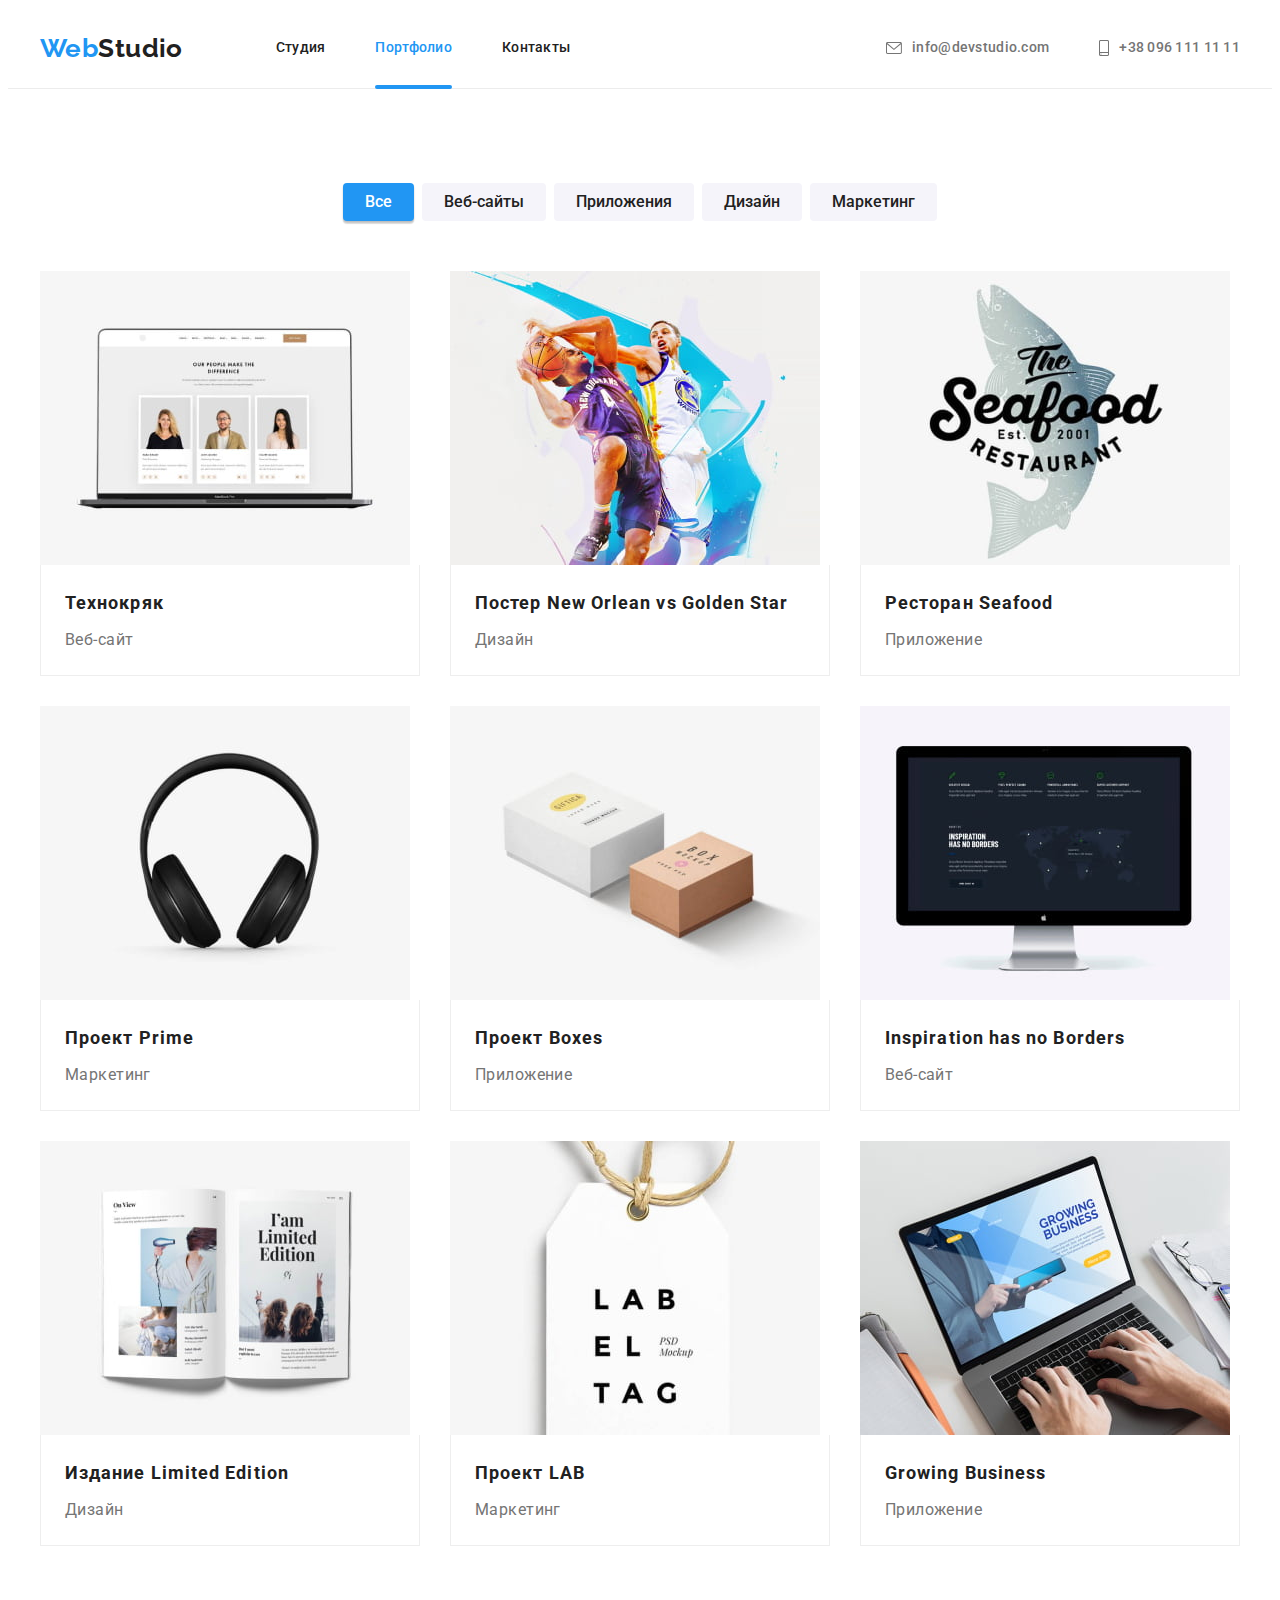
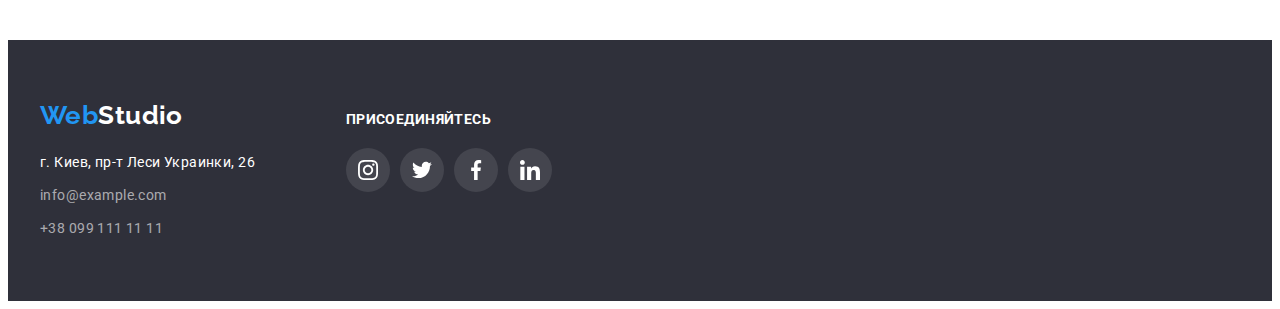
==== portfolio.html @ 8c6bda92 "домашка-5" ====
<!DOCTYPE html>
<html lang="ru">
  <head>
    <meta charset="UTF-8" />
    <meta http-equiv="X-UA-Compatible" content="IE=edge" />
    <meta name="viewport" content="width=device-width, initial-scale=1.0" />
    <title>Портфолио</title>
    <link
      rel="stylesheet"
      href="https://cdnjs.cloudflare.com/ajax/libs/modern-normalize/1.1.0/modern-normalize.min.css"
      integrity="sha512-wpPYUAdjBVSE4KJnH1VR1HeZfpl1ub8YT/NKx4PuQ5NmX2tKuGu6U/JRp5y+Y8XG2tV+wKQpNHVUX03MfMFn9Q=="
      crossorigin="anonymous"
      referrerpolicy="no-referrer"
    />
    <link rel="preconnect" href="https://fonts.gstatic.com" />
    <link
      href="https://fonts.googleapis.com/css2?family=Raleway:wght@700&family=Roboto:wght@400;500;700;900&display=swap"
      rel="stylesheet"
    />
    <link rel="stylesheet" href="./css/styles.css" />
  </head>
  <body>
    <header class="header">
      <div class="conteiner header-conteiner">
        <nav class="navigation">
          <a href="./index.html" lang="en" class="link-logo link"
            ><span class="logo">Web</span>Studio</a
          >
          <ul class="nav-list list">
            <li class="nav-item">
              <a href="./index.html" class="nav-link link">Студия</a>
            </li>
            <li class="nav-item">
              <a href="./portfolio.html" class="nav-link active link"
                >Портфолио</a
              >
            </li>
            <li class="nav-item">
              <a href="" class="nav-link link">Контакты</a>
            </li>
          </ul>
        </nav>
        <ul class="list-contact list">
          <li class="contact-item">
            <a href="mailto:info@example.com" class="link-contact link">
              <svg class="contact-icon" width="16" height="12">
                <use href="./images/icons.svg#icon-envelope"></use>
              </svg>
              info@devstudio.com</a
            >
          </li>
          <li class="contact-item">
            <a href="tel:+380961111111" class="link-contact link">
              <svg class="contact-icon" width="10" height="16">
                <use href="./images/icons.svg#icon-smartphone"></use>
              </svg>
              +38 096 111 11 11</a
            >
          </li>
        </ul>
      </div>
    </header>

    <main>
      <section class="portfolio-section">
        <div class="conteiner section">
          <h1 hidden>Портфолио</h1>
          <!--Filters-->
          <h2 hidden>Фильтер</h2>
          <ul class="list filter-list">
            <li class="filter-list-item">
              <button type="button" class="filter-btn button current-btn">
                Все
              </button>
            </li>
            <li class="filter-list-item">
              <button type="button" class="filter-btn button">Веб-сайты</button>
            </li>
            <li class="filter-list-item">
              <button type="button" class="filter-btn button">
                Приложения
              </button>
            </li>
            <li class="filter-list-item">
              <button type="button" class="filter-btn button">Дизайн</button>
            </li>
            <li class="filter-list-item">
              <button type="button" class="filter-btn button">Маркетинг</button>
            </li>
          </ul>

          <!--Gallery-->
          <h2 hidden>Галерея портфолио</h2>
          <ul class="list gallery-list">
            <li class="gallery-list-item">
              <a href="" class="gallery-link link">
                <div class="card">
                  <img
                    src="./images/portfolio/tehno.jpg"
                    alt="Ноутбук с веб-страницей технокряк"
                    width="370"
                    height="294"
                  />
                  <p class="overlay">
                    Ресурс предлагает комплексные предложения с разным уровнем
                    функционала и сервисов. Все это позволит посетителю получить
                    исчерпывающие сведения о компании или частном лице.
                  </p>
                </div>
                <div class="description">
                  <h3 class="gallery-subtitle">Технокряк</h3>
                  <p class="gallery-desc">Веб-сайт</p>
                </div>
              </a>
            </li>
            <li class="gallery-list-item">
              <a href="" class="gallery-link link">
                <div class="card">
                  <img
                    src="./images/portfolio/poster.jpg"
                    alt="Двое баскетболистов играют в мяч"
                    width="370"
                    height="294"
                  />
                  <p class="overlay">
                    Ресурс предлагает комплексные предложения с разным уровнем
                    функционала и сервисов. Все это позволит посетителю получить
                    исчерпывающие сведения о компании или частном лице.
                  </p>
                </div>
                <div class="description">
                  <h3 class="gallery-subtitle">
                    Постер New Orlean vs Golden Star
                  </h3>
                  <p class="gallery-desc">Дизайн</p>
                </div>
              </a>
            </li>
            <li class="gallery-list-item">
              <a href="" class="gallery-link link">
                <div class="card">
                  <img
                    src="./images/portfolio/seafood.jpg"
                    alt="Логотип ресторана Seafood"
                    width="370"
                    height="294"
                  />
                  <p class="overlay">
                    Ресурс предлагает комплексные предложения с разным уровнем
                    функционала и сервисов. Все это позволит посетителю получить
                    исчерпывающие сведения о компании или частном лице.
                  </p>
                </div>
                <div class="description">
                  <h3 class="gallery-subtitle">Ресторан Seafood</h3>
                  <p class="gallery-desc">Приложение</p>
                </div>
              </a>
            </li>
            <li class="gallery-list-item">
              <a href="" class="gallery-link link">
                <div class="card">
                  <img
                    src="./images/portfolio/prime.jpg"
                    alt="Черные наушники"
                    width="370"
                    height="294"
                  />
                  <p class="overlay">
                    Ресурс предлагает комплексные предложения с разным уровнем
                    функционала и сервисов. Все это позволит посетителю получить
                    исчерпывающие сведения о компании или частном лице.
                  </p>
                </div>
                <div class="description">
                  <h3 class="gallery-subtitle">Проект Prime</h3>
                  <p class="gallery-desc">Маркетинг</p>
                </div>
              </a>
            </li>
            <li class="gallery-list-item">
              <a href="" class="gallery-link link">
                <div class="card">
                  <img
                    src="./images/portfolio/boxes.jpg"
                    alt="Две коробки"
                    width="370"
                    height="294"
                  />
                  <p class="overlay">
                    Ресурс предлагает комплексные предложения с разным уровнем
                    функционала и сервисов. Все это позволит посетителю получить
                    исчерпывающие сведения о компании или частном лице.
                  </p>
                </div>
                <div class="description">
                  <h3 class="gallery-subtitle">Проект Boxes</h3>
                  <p class="gallery-desc">Приложение</p>
                </div>
              </a>
            </li>
            <li class="gallery-list-item">
              <a href="" class="gallery-link link">
                <div class="card">
                  <img
                    src="./images/portfolio/inspiration-borders.jpg"
                    alt="Монитор с изображением веб-сайта"
                    width="370"
                    height="294"
                  />
                  <p class="overlay">
                    Ресурс предлагает комплексные предложения с разным уровнем
                    функционала и сервисов. Все это позволит посетителю получить
                    исчерпывающие сведения о компании или частном лице.
                  </p>
                </div>
                <div class="description">
                  <h3 class="gallery-subtitle" lang="en">
                    Inspiration has no Borders
                  </h3>
                  <p class="gallery-desc">Веб-сайт</p>
                </div>
              </a>
            </li>
            <li class="gallery-list-item">
              <a href="" class="gallery-link link">
                <div class="card">
                  <img
                    src="./images/portfolio/edition-limited.jpg"
                    alt="Журнал"
                    width="370"
                    height="294"
                  />
                  <p class="overlay">
                    Ресурс предлагает комплексные предложения с разным уровнем
                    функционала и сервисов. Все это позволит посетителю получить
                    исчерпывающие сведения о компании или частном лице.
                  </p>
                </div>
                <div class="description">
                  <h3 class="gallery-subtitle">Издание Limited Edition</h3>
                  <p class="gallery-desc">Дизайн</p>
                </div>
              </a>
            </li>
            <li class="gallery-list-item">
              <a href="" class="gallery-link link">
                <div class="card">
                  <img
                    src="./images/portfolio/lab.jpg"
                    alt="Логотип компании LAB"
                    width="370"
                    height="294"
                  />
                  <p class="overlay">
                    Ресурс предлагает комплексные предложения с разным уровнем
                    функционала и сервисов. Все это позволит посетителю получить
                    исчерпывающие сведения о компании или частном лице.
                  </p>
                </div>
                <div class="description">
                  <h3 class="gallery-subtitle">Проект LAB</h3>
                  <p class="gallery-desc">Маркетинг</p>
                </div>
              </a>
            </li>
            <li class="gallery-list-item">
              <a href="" class="gallery-link link">
                <div class="card">
                  <img
                    src="./images/portfolio/growing-business.jpg"
                    alt="Ноутбук с изображением приложения компании Growing Business"
                    width="370"
                    height="294"
                  />
                  <p class="overlay">
                    Ресурс предлагает комплексные предложения с разным уровнем
                    функционала и сервисов. Все это позволит посетителю получить
                    исчерпывающие сведения о компании или частном лице.
                  </p>
                </div>
                <div class="description">
                  <h3 class="gallery-subtitle" lang="en">Growing Business</h3>
                  <p class="gallery-desc">Приложение</p>
                </div>
              </a>
            </li>
          </ul>
        </div>
      </section>
    </main>

    <footer class="footer">
      <div class="conteiner">
        <div class="footer-content">
          <div class="address">
            <a href="./index.html" lang="en" class="link-logo link logo-footer"
              ><span class="logo">Web</span>Studio</a
            >
            <address>
              <ul class="list contact-blok">
                <li class="contact-blok-item">
                  <a
                    href="https://goo.gl/maps/mt1eh2ypVDNNx72d9"
                    target="_blank"
                    rel="noopener noreferrer"
                    class="link contact-blok-link adress"
                    >г. Киев, пр-т Леси Украинки, 26</a
                  >
                </li>
                <li class="contact-blok-item">
                  <a
                    href="mailto:info@example.com"
                    class="link contact-blok-link"
                    >info@example.com</a
                  >
                </li>
                <li class="contact-blok-item">
                  <a href="tel:+380991111111" class="link contact-blok-link"
                    >+38 099 111 11 11</a
                  >
                </li>
              </ul>
            </address>
          </div>
          <div class="social">
            <h2 class="social-title">присоединяйтесь</h2>
            <ul class="social-list">
              <li class="social-list-item">
                <a href="" class="social-link link">
                  <svg
                    class="social-footer-icon social-icon"
                    width="20"
                    height="20"
                  >
                    <use href="./images/icons.svg#icon-instagram"></use>
                  </svg>
                </a>
              </li>
              <li class="social-list-item">
                <a href="" class="social-link link">
                  <svg
                    class="social-footer-icon social-icon"
                    width="20"
                    height="20"
                  >
                    <use href="./images/icons.svg#icon-twitter"></use>
                  </svg>
                </a>
              </li>
              <li class="social-list-item">
                <a href="" class="social-link link">
                  <svg
                    class="social-footer-icon social-icon"
                    width="20"
                    height="20"
                  >
                    <use href="./images/icons.svg#icon-facebook"></use>
                  </svg>
                </a>
              </li>
              <li class="social-list-item">
                <a href="" class="social-link link">
                  <svg
                    class="social-footer-icon social-icon"
                    width="20"
                    height="20"
                  >
                    <use href="./images/icons.svg#icon-linkedin"></use>
                  </svg>
                </a>
              </li>
            </ul>
          </div>
        </div>
      </div>
    </footer>
  </body>
</html>
---- css/styles.css ----
:root {
  --accent-color: #2196f3;
  --accent-background: #2f303a;
  --secondary-background: #f5f4fa;
  --button-color: #188ce8;
  --text-color: #212121;
  --secondary-text-color: #757575;
  --accessary-color: #ffffff;
  --icon-color: #afb1b8;
  --bg-icon: rgba(255, 255, 255, 0.1);
  --main-font: 'Roboto', sans-serif;
  --secondary-font: 'Raleway', sans-serif;
  --box-shadow-main: 0px 4px 4px rgba(0, 0, 0, 0.15);
  --box-shadow-filter: 0px 3px 1px rgba(0, 0, 0, 0.1), 0px 1px 2px rgba(0, 0, 0, 0.08),
    0px 2px 2px rgba(0, 0, 0, 0.12);
  --box-shadow-card: 0px 1px 3px rgba(0, 0, 0, 0.12), 0px 1px 1px rgba(0, 0, 0, 0.14),
    0px 2px 1px rgba(0, 0, 0, 0.2);
  --box-shadow-gallery: 0px 1px 1px rgba(0, 0, 0, 0.12), 0px 4px 4px rgba(0, 0, 0, 0.06),
    1px 4px 6px rgba(0, 0, 0, 0.16);
  --set-gap: 30px;
  --function-transition: cubic-bezier(0.4, 0, 0.2, 1);
}

/* Стили для обнуления базовых свойств */
h1,
h2,
h3,
h4,
h5,
h6,
p {
  margin-top: 0;
  margin-bottom: 0;
}

ul,
ol {
  list-style: none;
  padding-left: 0;
  margin: 0;
}

img {
  display: block;
  max-width: 100%;
  height: auto;
}

address {
  font-style: inherit;
}

.link {
  text-decoration: none;
  color: inherit;
}

.button {
  border: none;
  background: transparent;
  color: inherit;
  font-family: inherit;
  cursor: pointer;

  font-size: 16px;
  border-radius: 4px;
}

body {
  font-family: var(--main-font);
  color: var(--text-color);
  font-weight: 400;
  font-size: 14px;
  letter-spacing: 0.03em;
}

/* ======COMPONENTS====== */

.conteiner {
  width: 1200px;
  padding-right: 15px;
  padding-left: 15px;
  margin-right: auto;
  margin-left: auto;
}

.section {
  padding-top: 94px;
  padding-bottom: 94px;
}

.feature-list,
.project-list,
.team-list,
.gallery-list {
  display: flex;
  flex-wrap: wrap;
  margin-right: calc(-1 * var(--set-gap));
  margin-bottom: calc(-1 * var(--set-gap));
}

.feature-list-item,
.project-list-item,
.team-list-item,
.gallery-list-item {
  flex-basis: calc(100% / 4 - var(--set-gap));
  margin-right: var(--set-gap);
  margin-bottom: var(--set-gap);
}

.project-title,
.team-title,
.client-title {
  margin-bottom: 50px;

  font-weight: 700;
  font-size: 36px;
  line-height: 1.17;
  text-align: center;
}

.feature-subtitle,
.project-subtitle {
  font-weight: 700;
  line-height: 1.14;
  text-transform: uppercase;
}

/*======HEADER======*/

.header {
  border-bottom: 1px solid #ececec;
}

.header-conteiner,
.navigation {
  display: flex;
  align-items: center;
}

.link-logo {
  margin-right: 93px;

  font-family: var(--secondary-font);
  font-weight: 700;
  font-size: 26px;
  line-height: 1.19;
  color: var(--text-color);
}

.logo {
  color: var(--accent-color);
}

.nav-list {
  display: flex;
}

.nav-item:not(:last-child),
.contact-item:not(:last-child) {
  margin-right: 50px;
}

.nav-link,
.link-contact {
  display: block;
  padding-top: 32px;
  padding-bottom: 32px;

  font-weight: 500;
  line-height: 1.14;
  letter-spacing: 0.02em;
}

.nav-link {
  color: var(--text-color);
  transition: color 250ms var(--function-transition);
}

.nav-link:hover,
.nav-link:focus,
.link-contact:hover,
.link-contact:focus,
.nav-link.active {
  color: var(--accent-color);
}

.list-contact {
  display: flex;
  margin-left: auto;
}

.link-contact {
  color: var(--secondary-text-color);
  display: flex;
  align-items: center;
  transition: color 250ms var(--function-transition);
}

.contact-icon {
  fill: currentColor;
  margin-right: 10px;
}

.nav-link.active {
  position: relative;
}

.active::after {
  content: '';
  position: absolute;
  bottom: -1px;
  display: block;

  width: 100%;
  height: 4px;

  background: var(--accent-color);
  border-radius: 2px;
}

/*======HERO======*/

.hero {
  background-image: linear-gradient(rgba(47, 48, 58, 0.4), rgba(47, 48, 58, 0.4)),
    url(../images/hero/hero.jpg);
  background-repeat: no-repeat;
  background-position: center;
  background-size: cover;

  max-width: 1600px;
  padding: 200px 0;
  margin: 0 auto;

  background-color: var(--accent-background);
  text-align: center;
  letter-spacing: 0.06em;
}

.hero .conteiner {
  max-width: 696px;
}

.hero-title {
  margin-bottom: var(--set-gap);

  font-weight: 900;
  font-size: 44px;
  line-height: 1.36;
  text-transform: uppercase;
  color: var(--accessary-color);
}

.hero-btn {
  padding: 10px 32px;

  font-family: var(--main-font);
  font-weight: 700;
  line-height: 1.88;
  color: var(--accessary-color);

  background-color: var(--accent-color);
  box-shadow: var(--box-shadow-main);
  transition: background-color 250ms var(--function-transition);
}

.hero-btn:hover,
.hero-btn:focus {
  background-color: var(--button-color);
}

/* ======FEATURE====== */

.icon-fon {
  display: flex;
  justify-content: center;
  align-items: center;
  margin-bottom: var(--set-gap);
  background: var(--secondary-background);
  border-radius: 4px;
  padding: 25px 0px;
}

.icon-feature {
  display: block;
  width: 70px;
  height: 70px;
}

.feature-subtitle {
  margin-bottom: 10px;
}

.feature-text {
  line-height: 1.71;
  color: var(--secondary-text-color);
}

/* ======PROJECT====== */

.project-section {
  padding-top: 0;
}

.project-list-item {
  position: relative;

  flex-basis: calc(100% / 3 - var(--set-gap));
}

.project-subtitle {
  position: absolute;
  left: 0;
  bottom: 0;
  width: 100%;
  padding-top: 27px;
  padding-bottom: 27px;

  background-color: rgba(47, 48, 58, 0.8);
  text-align: center;
  color: var(--accessary-color);
}

/* ======TEAM====== */
.team-section {
  background: var(--secondary-background);
}

.team-list-item {
  background: var(--accessary-color);
  box-shadow: var(--box-shadow-card);
  border-radius: 0px 0px 4px 4px;
}

.description-team {
  padding: 30px 32px;
}

.text {
  font-size: 16px;
  line-height: 1.19;
  text-align: center;
}

.team-subtitle {
  margin-bottom: 10px;

  font-weight: 500;
}

.team-desc {
  margin-bottom: 16px;

  color: var(--secondary-text-color);
}

.social-list {
  display: flex;
}

.social-list-item:not(:last-child) {
  margin-right: 10px;
}

.social-link {
  display: flex;
  justify-content: center;
  align-items: center;

  width: 44px;
  height: 44px;

  background-color: var(--accessary-color);
  border-radius: 50%;
  transition: background-color 250ms var(--function-transition);
}

.social-icon {
  fill: var(--icon-color);
  transition: fill 250ms var(--function-transition);
}

.social-link:hover,
.social-link:focus {
  background-color: var(--accent-color);
}

.social-link:hover .social-icon,
.social-link:focus .social-icon {
  fill: var(--accessary-color);
}

/* ======CLIENTS====== */

.client-list {
  display: flex;
  justify-content: center;
}

.client-link {
  display: flex;
  justify-content: center;
  align-items: center;
  width: 170px;
  height: 92px;
  padding: 16px 32px;

  border: 1px solid var(--icon-color);
  border-radius: 4px;
  transition: border 250ms var(--function-transition);
}

.client-list-item:not(:last-child) {
  margin-right: var(--set-gap);
}

.client-icon {
  fill: var(--icon-color);
  transition: fill 250ms var(--function-transition);
}

.client-link:hover,
.client-link:focus {
  border: 1px solid var(--accent-color);
}

.client-link:hover .client-icon,
.client-link:focus .client-icon {
  fill: var(--accent-color);
}

/* ======FOOTER====== */
.footer {
  background: var(--accent-background);
  padding-top: 60px;
  padding-bottom: 60px;
}

.footer-content {
  display: flex;
  align-items: baseline;
}

.address {
  margin-right: 70px;
}

.logo-footer {
  display: block;
  margin-bottom: 20px;

  color: var(--accessary-color);
}

.contact-blok-item:not(:last-child) {
  margin-bottom: 9px;
}

.contact-blok-link {
  line-height: 1.71;
  color: rgba(255, 255, 255, 0.6);

  transition: color 250ms var(--function-transition);
}

.contact-blok-link.adress {
  color: var(--accessary-color);
}

.contact-blok-link:hover,
.contact-blok-link:focus {
  color: var(--accessary-color);
}

.social-title {
  margin-bottom: 20px;

  font-weight: 700;
  line-height: 1.14;
  font-size: inherit;
  text-transform: uppercase;

  color: var(--accessary-color);
}

.social-link {
  background: var(--bg-icon);
}

.social-footer-icon {
  fill: var(--accessary-color);
}

/* ==========PORTFOLIO========== */

/* ======FILTERS====== */

.filter-list {
  display: flex;
  justify-content: center;
  margin-bottom: 50px;
}

.filter-list-item:not(:last-child) {
  margin-right: 8px;
}

.filter-btn {
  padding: 6px 22px;

  background: var(--secondary-background);
  font-family: var(--main-font);
  font-weight: 500;
  line-height: 1.63;
  text-align: center;
  color: var(--text-color);

  transition: color 250ms var(--function-transition),
    backgroud-color 250ms var(--function-transition);
}

.current-btn,
.filter-btn:focus,
.filter-btn:hover {
  color: var(--accessary-color);
  background-color: var(--accent-color);
  box-shadow: var(--box-shadow-filter);
  transition: box-shadow 250ms var(--function-transition);

  /* transition: color 250ms var(--function-transition),
    backgroud-color 250ms var(--function-transition), box-shadow 250ms var(--function-transition); */
}
/* ======GALLERY====== */

.gallery-list-item {
  flex-basis: calc(100% / 3 - var(--set-gap));
}

.gallery-subtitle {
  margin-bottom: 4px;
  font-weight: 700;
  font-size: 18px;
  line-height: 2;
  letter-spacing: 0.06em;
  color: var(--text-color);
}

.gallery-desc {
  font-size: 16px;
  line-height: 1.88;
  color: var(--secondary-text-color);
}

.description {
  padding: 20px 24px;
  background: var(--accessary-color);
  border-right: 1px solid #eeeeee;
  border-bottom: 1px solid #eeeeee;
  border-left: 1px solid #eeeeee;
}

.gallery-link:hover,
.gallery-link:focus {
  background-color: var(--accessary-color);
  box-shadow: var(--box-shadow-gallery);
  transition: backgroud-color 250ms var(--function-transition),
    box-shadow 250ms var(--function-transition);
}

.gallery-link {
  display: block;
}

.card {
  position: relative;
  overflow: hidden;
}

.gallery-link:hover .overlay,
.gallery-link:focus .overlay {
  transform: translateY(0);
  opacity: 1;
}

.overlay {
  position: absolute;
  top: 0;
  left: 0;

  transform: translateY(100%);
  opacity: 0;
  transition: transform 250ms var(--function-transition), opacity 250ms var(--function-transition);

  width: 100%;
  height: 100%;
  padding: 63px 24px;
  font-size: 18px;
  line-height: 1.56;

  color: var(--accessary-color);
  background: rgba(33, 150, 243, 0.9);
}

/* ======MODAL====== */

.backdrop {
  position: fixed;
  top: 0;
  left: 0;
  width: 100vw;
  height: 100vh;

  background-color: rgba(0, 0, 0, 0.2);

  opacity: 1;
  transition: opacity 250ms var(--function-transition);
}

.is-hidden {
  opacity: 0;
  visibility: hidden;
  pointer-events: none;
}

.modal {
  position: absolute;
  top: 50%;
  left: 50%;
  transform: translate(-50%, -50%) scale(1);
  width: 528px;
  height: 581px;

  transition: transform 250ms var(--function-transition);

  background: #ffffff;
  box-shadow: 0px 1px 3px rgba(0, 0, 0, 0.12), 0px 1px 1px rgba(0, 0, 0, 0.14),
    0px 2px 1px rgba(0, 0, 0, 0.2);
  border-radius: 4px;
}

.backdrop.is-hidden .modal {
  transform: translate(-50%, -50%) scale(0.1);
}

.close-btn {
  position: absolute;
  top: 8px;
  right: 8px;
  width: 30px;
  height: 30px;
  padding: 0;

  display: flex;
  justify-content: center;
  align-items: center;

  border-radius: 50%;
  border: 1px solid rgba(0, 0, 0, 0.1);
  background: transparent;
  cursor: pointer;
}
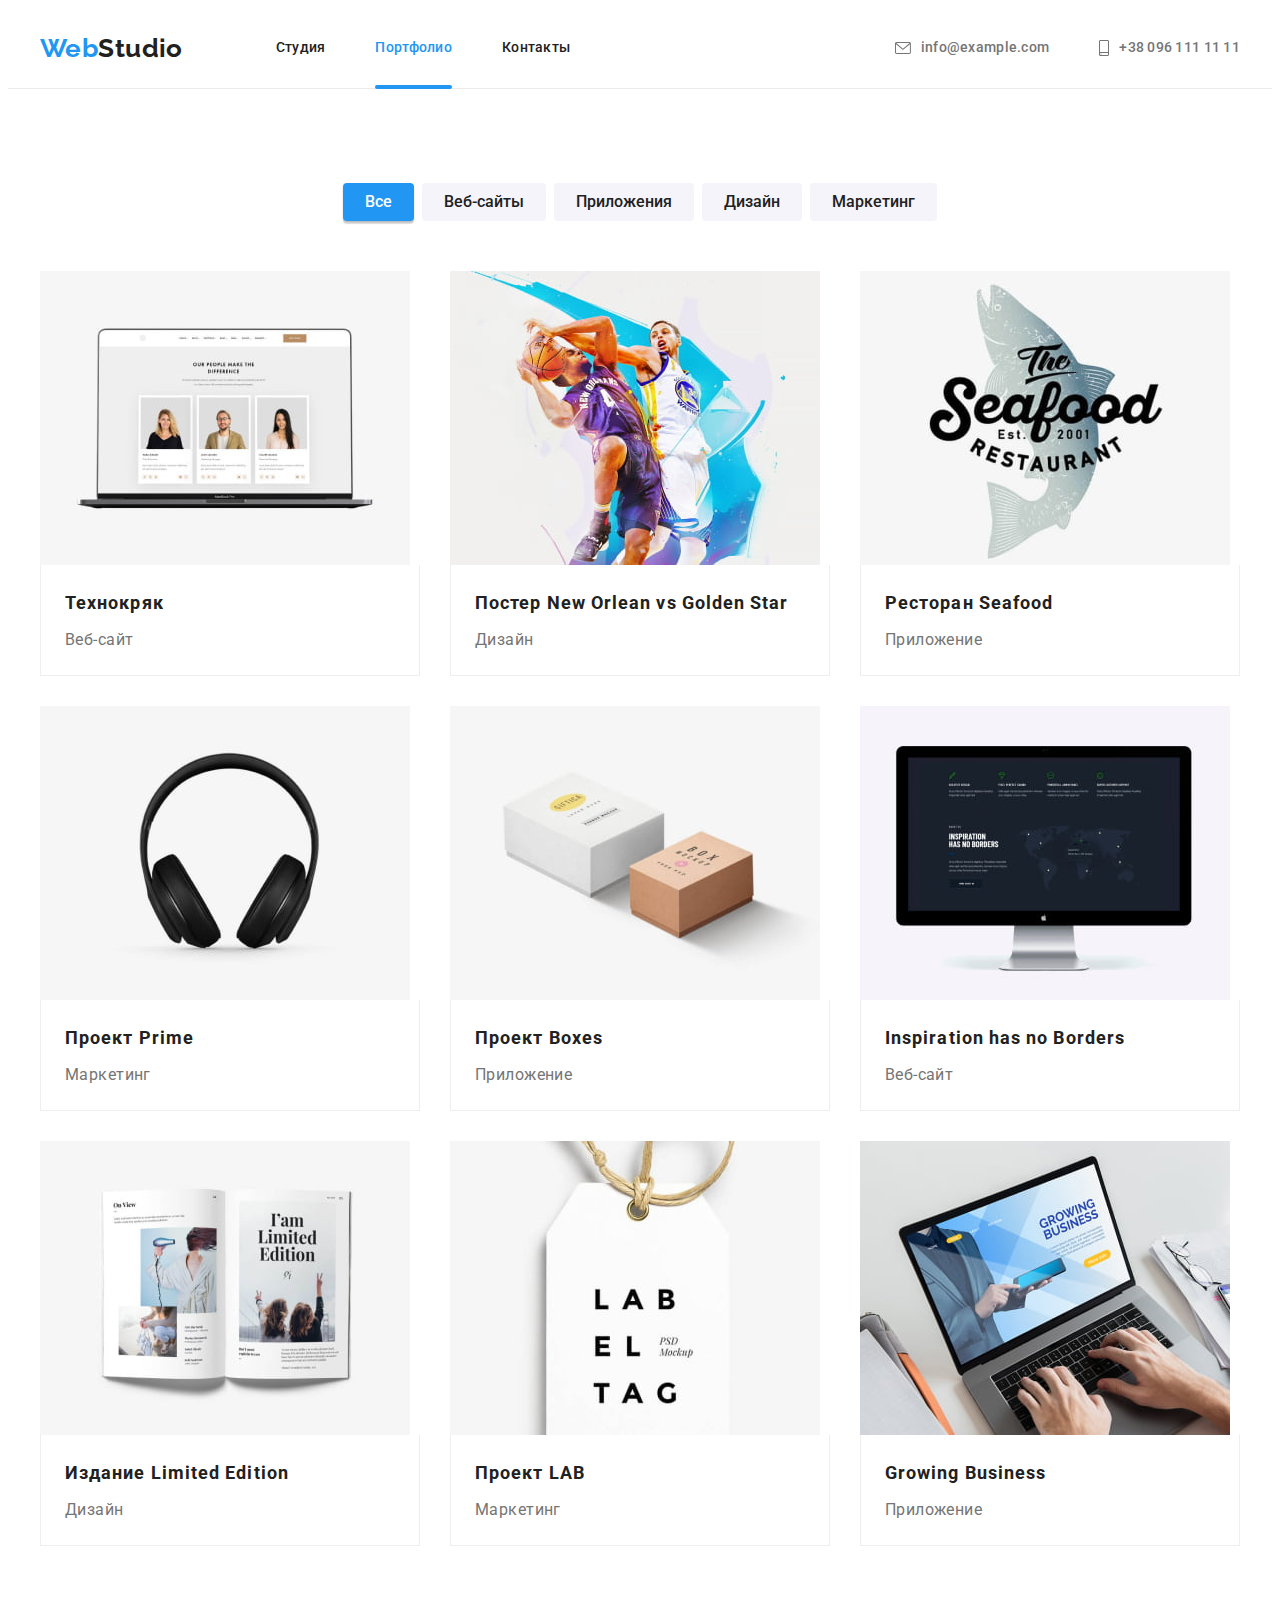
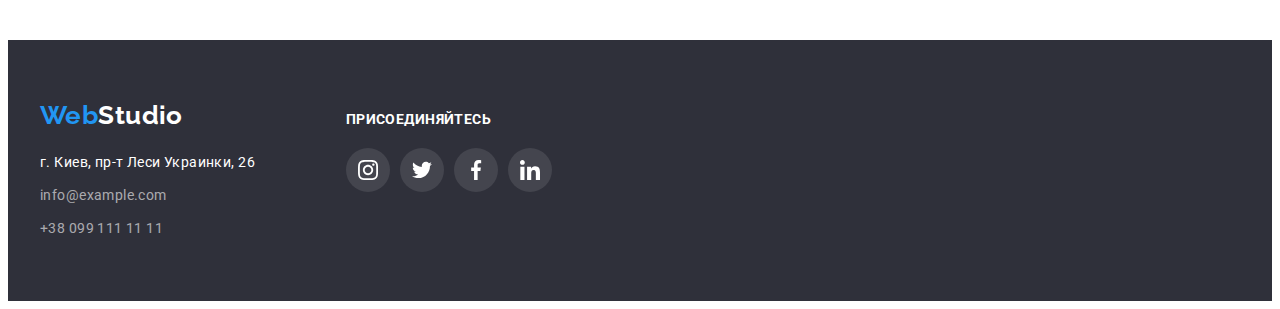
==== commit b2010360: "домашка-5" ====
--- a/portfolio.html
+++ b/portfolio.html
@@ -46,7 +46,7 @@
               <svg class="contact-icon" width="16" height="12">
                 <use href="./images/icons.svg#icon-envelope"></use>
               </svg>
-              info@devstudio.com</a
+              info@example.com</a
             >
           </li>
           <li class="contact-item">
@@ -349,7 +349,7 @@
                 </a>
               </li>
               <li class="social-list-item">
-                <a href="" class="social-link link">
+                <a href="https://www.facebook.com" class="social-link link">
                   <svg
                     class="social-footer-icon social-icon"
                     width="20"
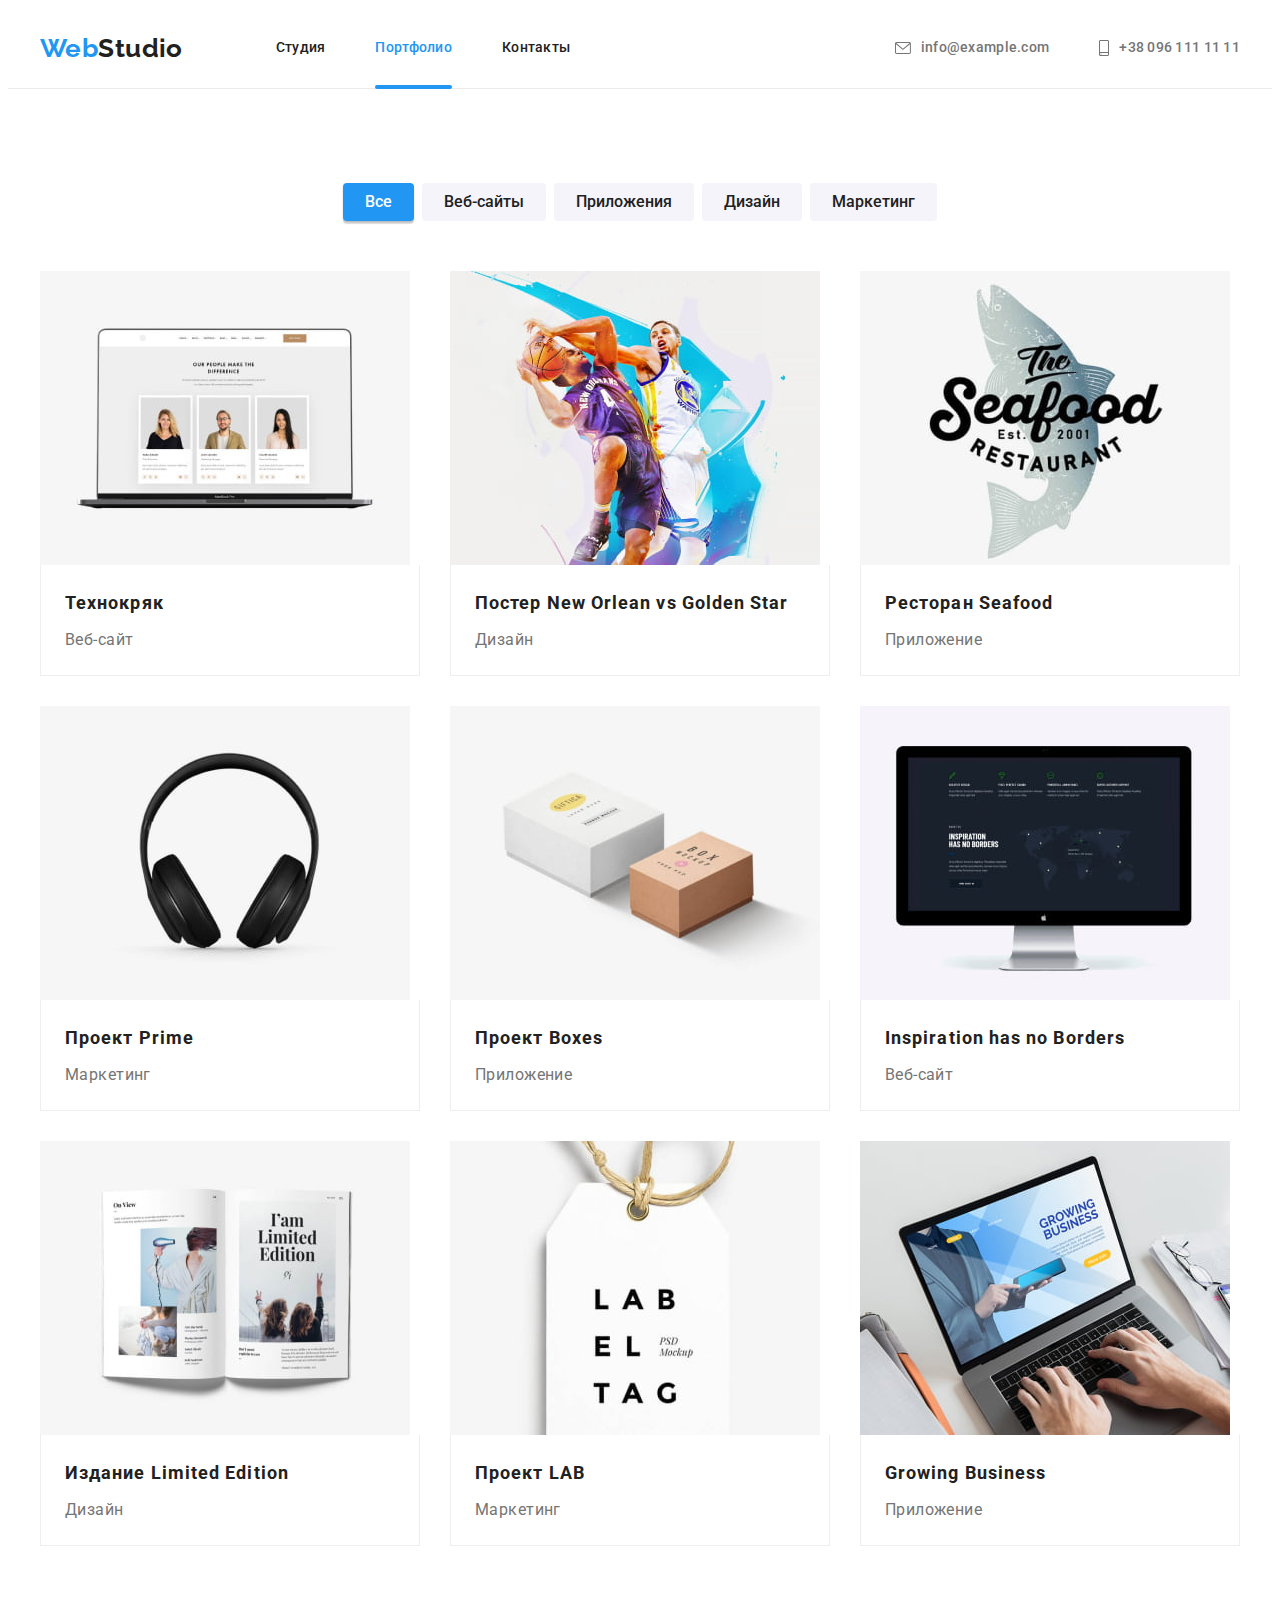
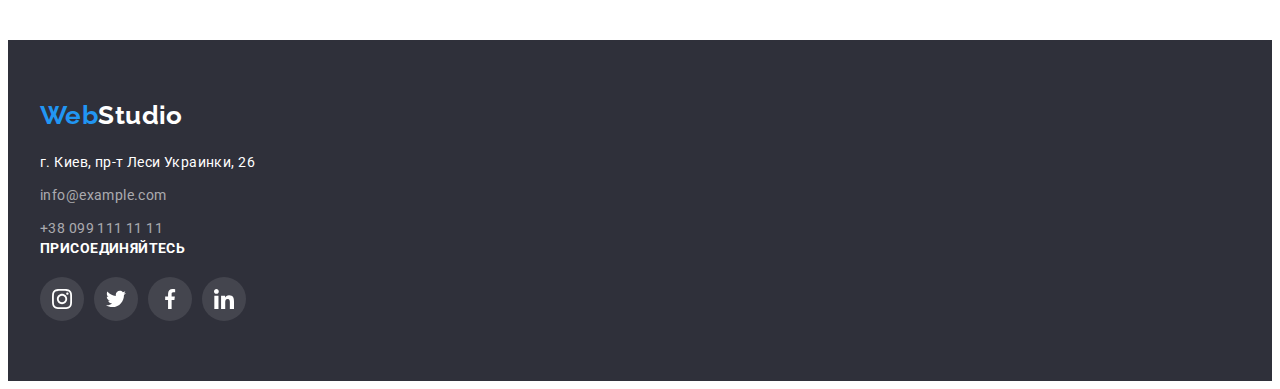
==== commit 1aae18a7: "домашка-5" ====
--- a/portfolio.html
+++ b/portfolio.html
@@ -332,7 +332,7 @@
                     class="social-footer-icon social-icon"
                     width="20"
                     height="20"
-                  >
+                >
                     <use href="./images/icons.svg#icon-instagram"></use>
                   </svg>
                 </a>
--- a/css/styles.css
+++ b/css/styles.css
@@ -278,7 +278,7 @@
   margin-bottom: var(--set-gap);
   background: var(--secondary-background);
   border-radius: 4px;
-  padding: 25px 0px;
+  height: 120px;
 }
 
 .icon-feature {
@@ -403,7 +403,8 @@
   align-items: center;
   width: 170px;
   height: 92px;
-  padding: 16px 32px;
+  
+  
 
   border: 1px solid var(--icon-color);
   border-radius: 4px;
@@ -436,9 +437,14 @@
   padding-bottom: 60px;
 }
 
-.footer-content {
+.conteiner-footer-content{
   display: flex;
   align-items: baseline;
+  width: 1200px;
+    padding-right: 15px;
+    padding-left: 15px;
+    margin-right: auto;
+    margin-left: auto;
 }
 
 .address {
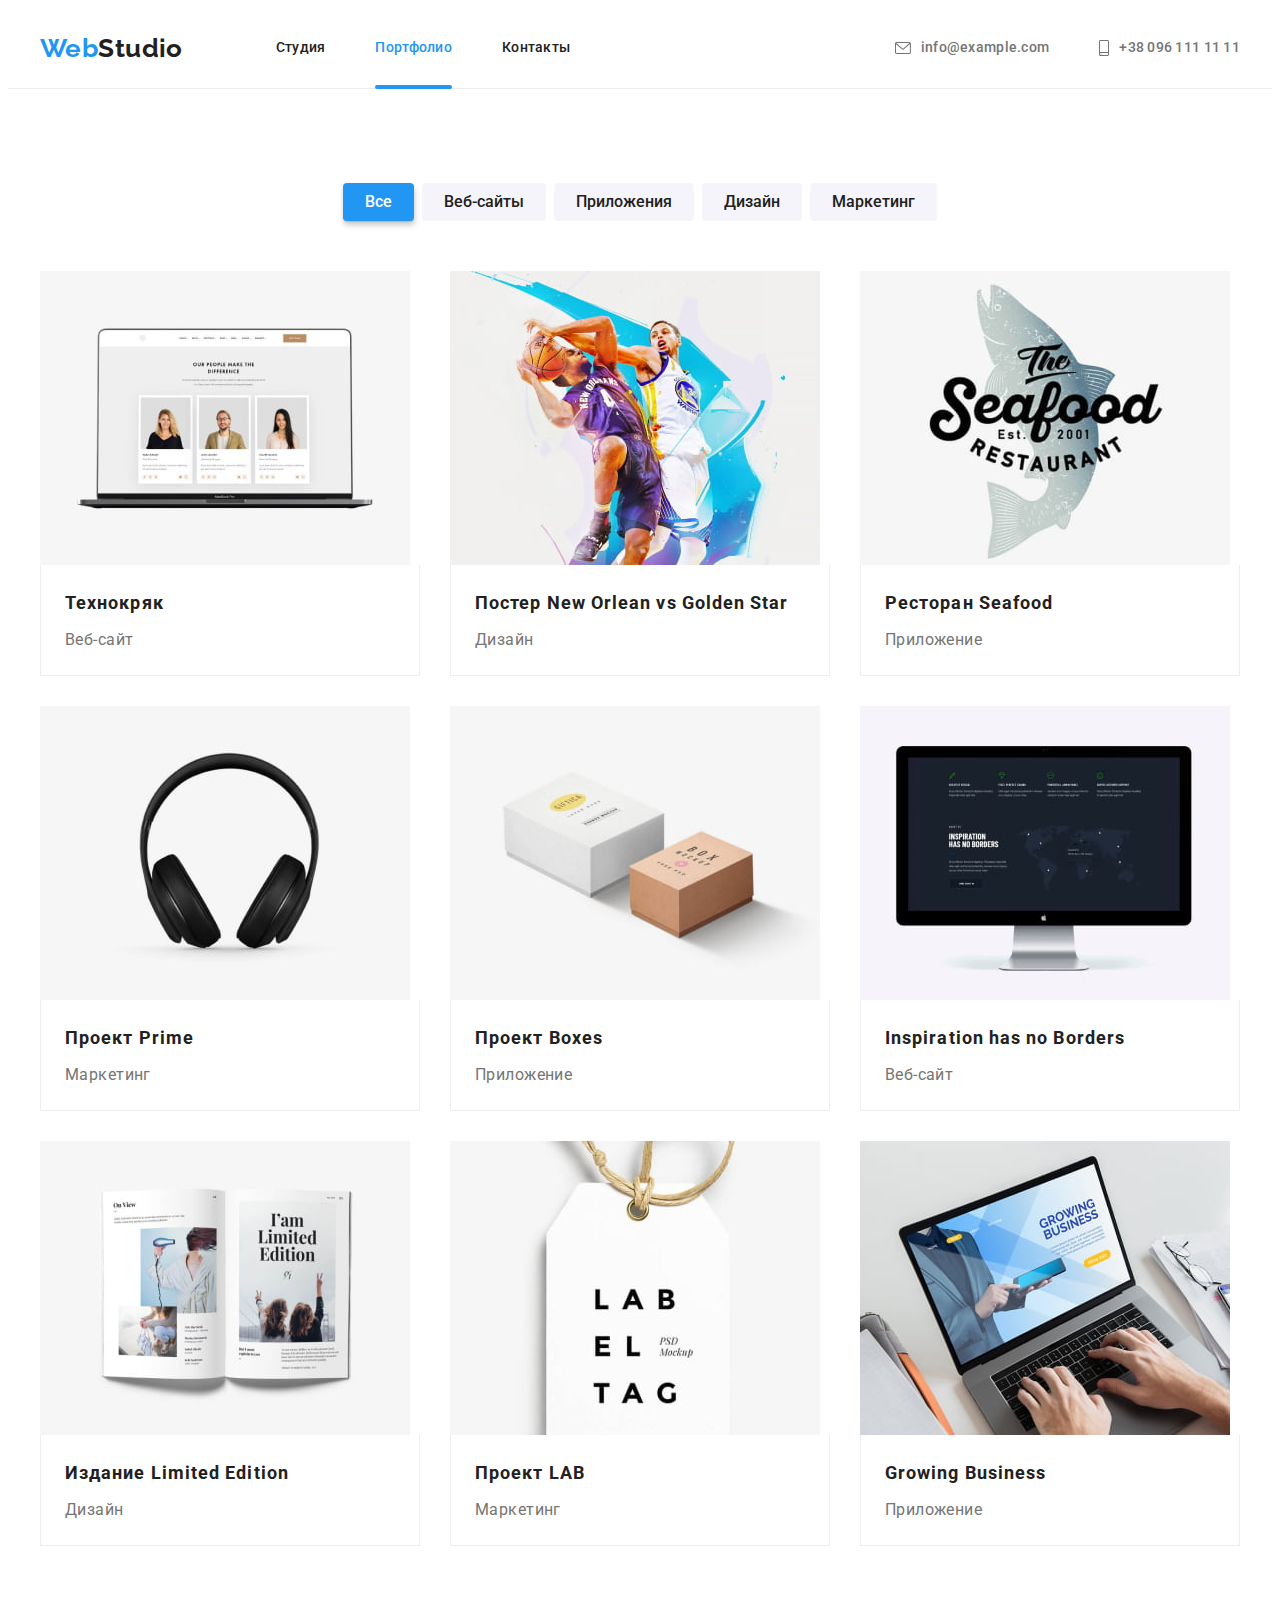
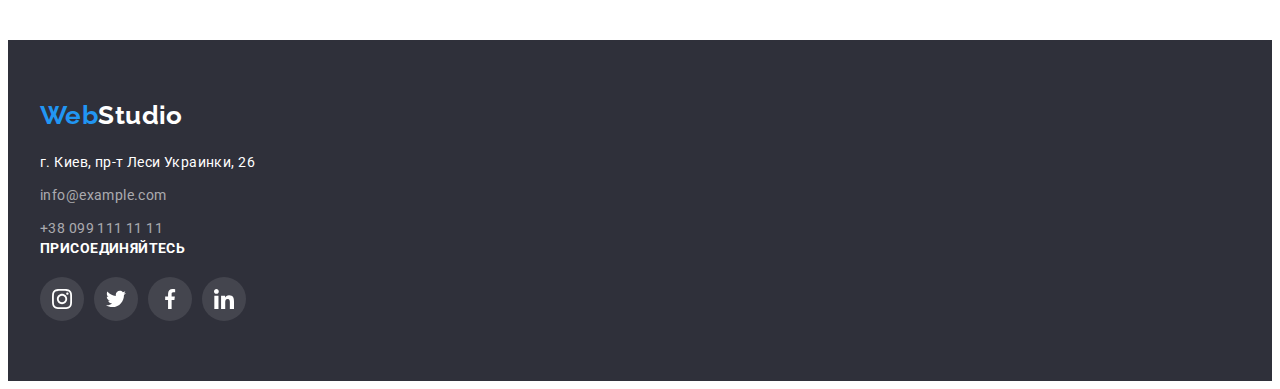
==== commit 188f5d8f: "домашка-5" ====
--- a/portfolio.html
+++ b/portfolio.html
@@ -332,7 +332,7 @@
                     class="social-footer-icon social-icon"
                     width="20"
                     height="20"
-                >
+                  >
                     <use href="./images/icons.svg#icon-instagram"></use>
                   </svg>
                 </a>
--- a/css/styles.css
+++ b/css/styles.css
@@ -20,7 +20,6 @@
   --set-gap: 30px;
   --function-transition: cubic-bezier(0.4, 0, 0.2, 1);
 }
-
 /* Стили для обнуления базовых свойств */
 h1,
 h2,
@@ -530,7 +529,9 @@
 .filter-btn:hover {
   color: var(--accessary-color);
   background-color: var(--accent-color);
-  box-shadow: var(--box-shadow-filter);
+  
+
+    box-shadow: var(--box-shadow-gallery);
   transition: box-shadow 250ms var(--function-transition);
 
   /* transition: color 250ms var(--function-transition),
@@ -567,14 +568,14 @@
 
 .gallery-link:hover,
 .gallery-link:focus {
-  background-color: var(--accessary-color);
   box-shadow: var(--box-shadow-gallery);
-  transition: backgroud-color 250ms var(--function-transition),
-    box-shadow 250ms var(--function-transition);
+  
 }
 
 .gallery-link {
   display: block;
+  transition: backgroud-color 250ms var(--function-transition),
+      box-shadow 250ms var(--function-transition);
 }
 
 .card {
@@ -619,12 +620,13 @@
   background-color: rgba(0, 0, 0, 0.2);
 
   opacity: 1;
-  transition: opacity 250ms var(--function-transition);
+  transition: opacity 250ms cubic-bezier(0.4, 0, 0.2, 1);
 }
 
 .is-hidden {
   opacity: 0;
-  visibility: hidden;
+  
+  
   pointer-events: none;
 }
 
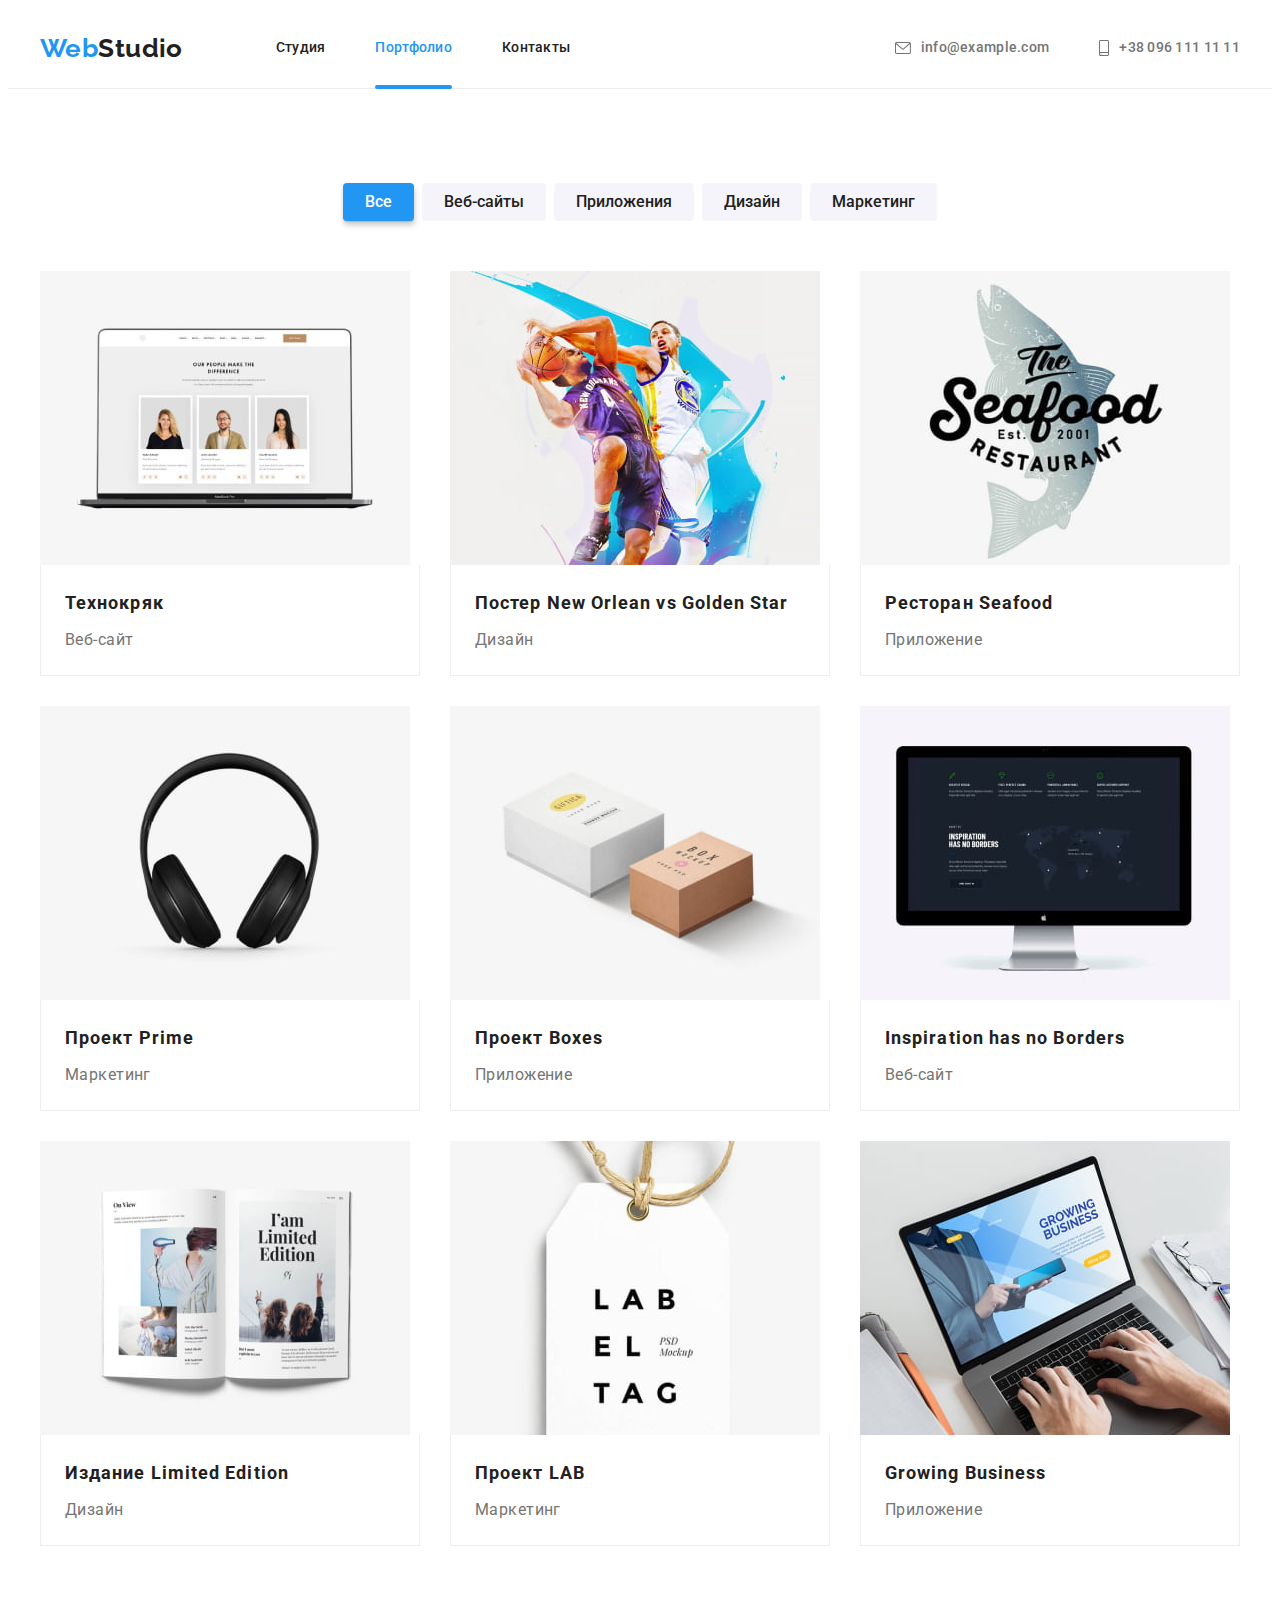
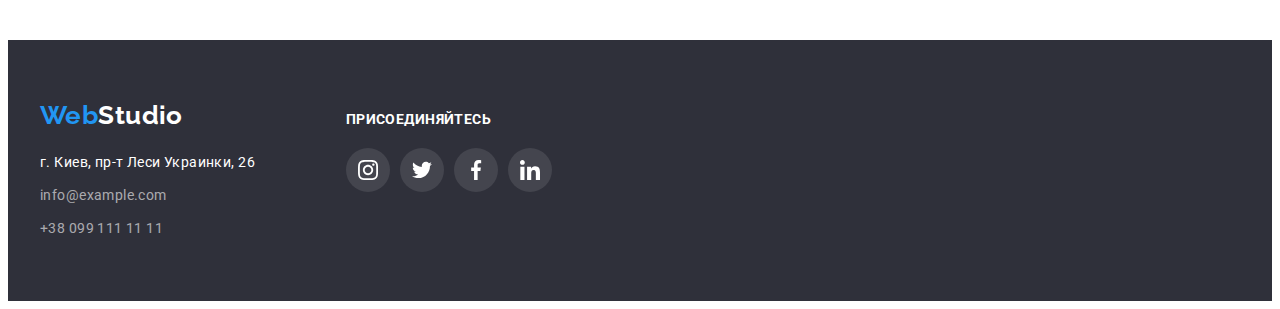
==== commit 322d73b5: "домашка-5" ====
--- a/portfolio.html
+++ b/portfolio.html
@@ -291,87 +291,83 @@
     </main>
 
     <footer class="footer">
-      <div class="conteiner">
-        <div class="footer-content">
-          <div class="address">
-            <a href="./index.html" lang="en" class="link-logo link logo-footer"
-              ><span class="logo">Web</span>Studio</a
-            >
-            <address>
-              <ul class="list contact-blok">
-                <li class="contact-blok-item">
-                  <a
-                    href="https://goo.gl/maps/mt1eh2ypVDNNx72d9"
-                    target="_blank"
-                    rel="noopener noreferrer"
-                    class="link contact-blok-link adress"
-                    >г. Киев, пр-т Леси Украинки, 26</a
-                  >
-                </li>
-                <li class="contact-blok-item">
-                  <a
-                    href="mailto:info@example.com"
-                    class="link contact-blok-link"
-                    >info@example.com</a
-                  >
-                </li>
-                <li class="contact-blok-item">
-                  <a href="tel:+380991111111" class="link contact-blok-link"
-                    >+38 099 111 11 11</a
-                  >
-                </li>
-              </ul>
-            </address>
-          </div>
-          <div class="social">
-            <h2 class="social-title">присоединяйтесь</h2>
-            <ul class="social-list">
-              <li class="social-list-item">
-                <a href="" class="social-link link">
-                  <svg
-                    class="social-footer-icon social-icon"
-                    width="20"
-                    height="20"
-                  >
-                    <use href="./images/icons.svg#icon-instagram"></use>
-                  </svg>
-                </a>
+      <div class="conteiner-footer-content">
+        <div class="address">
+          <a href="./index.html" lang="en" class="link-logo link logo-footer"
+            ><span class="logo">Web</span>Studio</a
+          >
+          <address>
+            <ul class="list contact-blok">
+              <li class="contact-blok-item">
+                <a
+                  href="https://goo.gl/maps/mt1eh2ypVDNNx72d9"
+                  target="_blank"
+                  rel="noopener noreferrer"
+                  class="link contact-blok-link adress"
+                  >г. Киев, пр-т Леси Украинки, 26</a
+                >
               </li>
-              <li class="social-list-item">
-                <a href="" class="social-link link">
-                  <svg
-                    class="social-footer-icon social-icon"
-                    width="20"
-                    height="20"
-                  >
-                    <use href="./images/icons.svg#icon-twitter"></use>
-                  </svg>
-                </a>
+              <li class="contact-blok-item">
+                <a href="mailto:info@example.com" class="link contact-blok-link"
+                  >info@example.com</a
+                >
               </li>
-              <li class="social-list-item">
-                <a href="https://www.facebook.com" class="social-link link">
-                  <svg
-                    class="social-footer-icon social-icon"
-                    width="20"
-                    height="20"
-                  >
-                    <use href="./images/icons.svg#icon-facebook"></use>
-                  </svg>
-                </a>
-              </li>
-              <li class="social-list-item">
-                <a href="" class="social-link link">
-                  <svg
-                    class="social-footer-icon social-icon"
-                    width="20"
-                    height="20"
-                  >
-                    <use href="./images/icons.svg#icon-linkedin"></use>
-                  </svg>
-                </a>
+              <li class="contact-blok-item">
+                <a href="tel:+380991111111" class="link contact-blok-link"
+                  >+38 099 111 11 11</a
+                >
               </li>
             </ul>
-          </div>
+          </address>
+        </div>
+        <div class="social">
+          <h2 class="social-title">присоединяйтесь</h2>
+          <ul class="social-list">
+            <li class="social-list-item">
+              <a href="https://www.instagram.com" class="social-link link">
+                <svg
+                  class="social-footer-icon social-icon"
+                  width="20"
+                  height="20"
+                >
+                  <use href="./images/icons.svg#icon-instagram"></use>
+                </svg>
+              </a>
+            </li>
+            <li class="social-list-item">
+              <a href="https://twitter.com" class="social-link link">
+                <svg
+                  class="social-footer-icon social-icon"
+                  width="20"
+                  height="20"
+                >
+                  <use href="./images/icons.svg#icon-twitter"></use>
+                </svg>
+              </a>
+            </li>
+            <li class="social-list-item">
+              <a href="https://uk-ua.facebook.com" class="social-link link">
+                <svg
+                  class="social-footer-icon social-icon"
+                  width="20"
+                  height="20"
+                >
+                  <use href="./images/icons.svg#icon-facebook"></use>
+                </svg>
+              </a>
+            </li>
+            <li class="social-list-item">
+              <a href="linkedin.com" class="social-link link">
+                <svg
+                  class="social-footer-icon social-icon"
+                  width="20"
+                  height="20"
+                >
+                  <use href="./images/icons.svg#icon-linkedin"></use>
+                </svg>
+              </a>
+            </li>
+          </ul>
         </div>
       </div>
     </footer>
